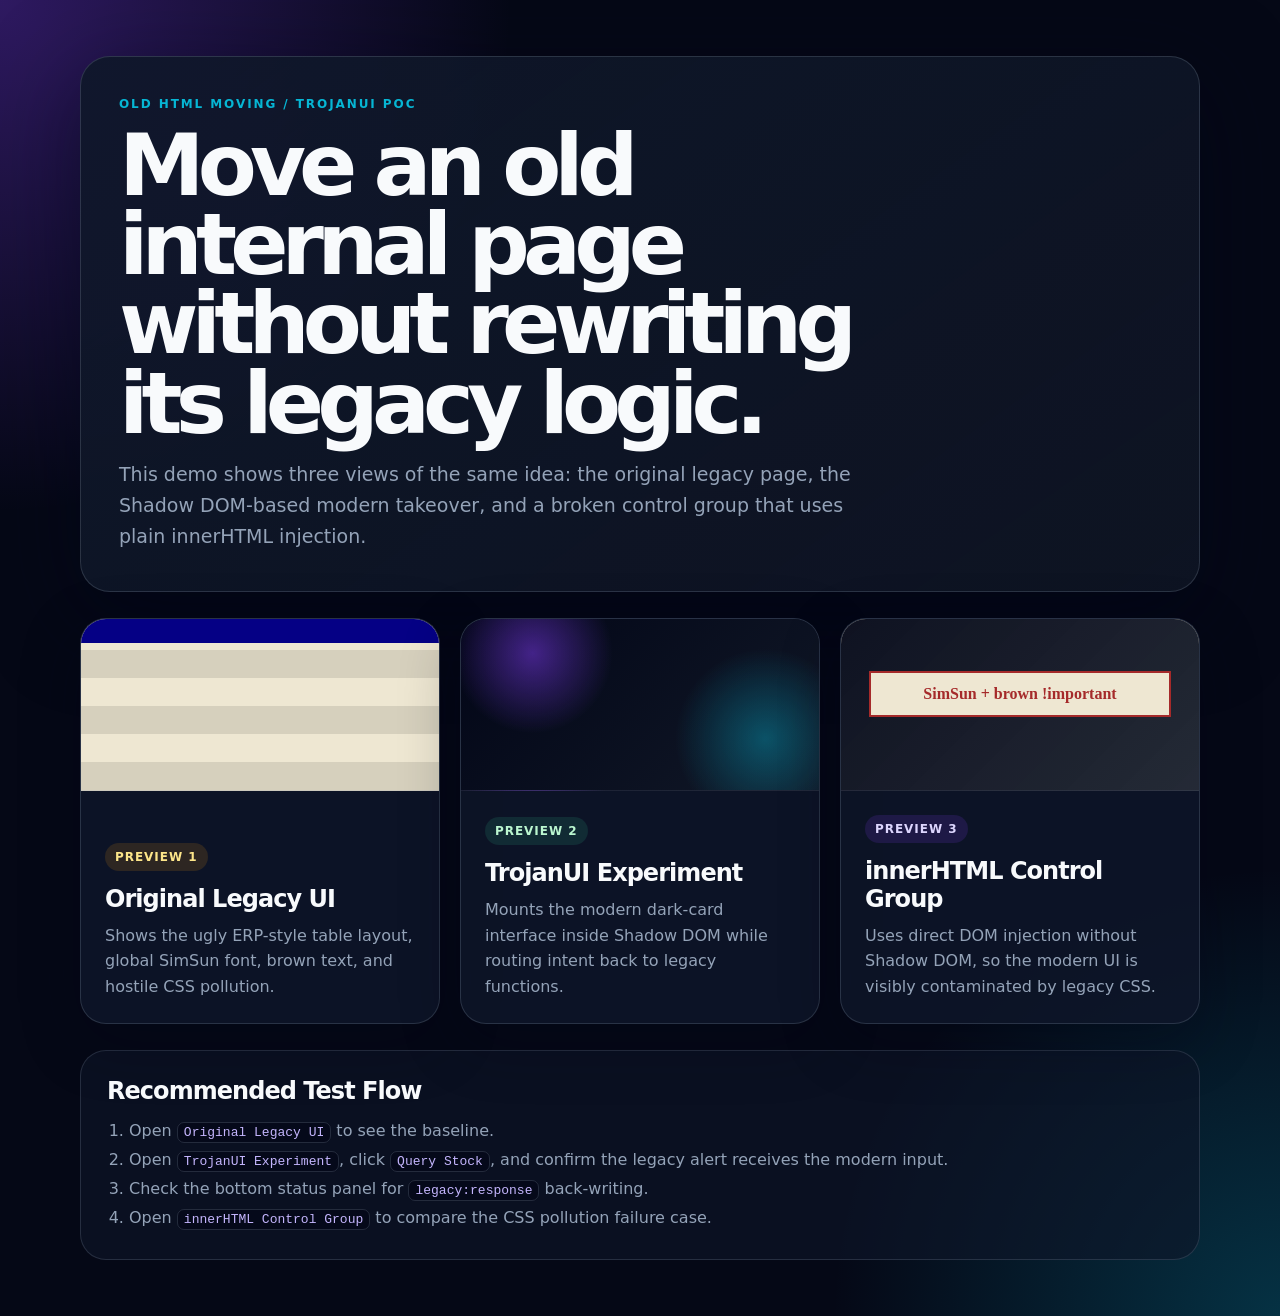
==== index.html @ 500f8653 "Add TrojanUI proof of concept. Co-authored-by: Cursor <cursoragent@cursor.com>" ====
<!doctype html>
<html lang="zh-CN">
<head>
  <meta charset="utf-8">
  <meta name="viewport" content="width=device-width, initial-scale=1">
  <title>Old HTML Moving - TrojanUI PoC</title>
  <style>
    :root {
      color-scheme: dark;
      --bg: #050816;
      --panel: rgba(15, 23, 42, 0.82);
      --panel-strong: rgba(30, 41, 59, 0.9);
      --text: #f8fafc;
      --muted: #94a3b8;
      --accent: #7c3aed;
      --accent-2: #06b6d4;
      --warn: #f59e0b;
      --success: #34d399;
      font-family: Inter, ui-sans-serif, system-ui, -apple-system, BlinkMacSystemFont, "Segoe UI", sans-serif;
    }

    * {
      box-sizing: border-box;
    }

    body {
      min-height: 100vh;
      margin: 0;
      background:
        radial-gradient(circle at top left, rgba(124, 58, 237, 0.35), transparent 32rem),
        radial-gradient(circle at bottom right, rgba(6, 182, 212, 0.24), transparent 28rem),
        var(--bg);
      color: var(--text);
    }

    main {
      width: min(1120px, calc(100% - 40px));
      margin: 0 auto;
      padding: 56px 0;
    }

    .hero {
      padding: 38px;
      border: 1px solid rgba(148, 163, 184, 0.22);
      border-radius: 30px;
      background: linear-gradient(145deg, rgba(15, 23, 42, 0.94), rgba(17, 24, 39, 0.72));
      box-shadow: 0 24px 90px rgba(2, 6, 23, 0.55);
    }

    .eyebrow {
      margin: 0 0 12px;
      color: var(--accent-2);
      font-size: 12px;
      font-weight: 900;
      letter-spacing: 0.16em;
      text-transform: uppercase;
    }

    h1 {
      max-width: 820px;
      margin: 0 0 16px;
      font-size: clamp(44px, 7vw, 86px);
      line-height: 0.92;
      letter-spacing: -0.08em;
    }

    .lede {
      max-width: 760px;
      margin: 0;
      color: var(--muted);
      font-size: 19px;
      line-height: 1.65;
    }

    .preview-grid {
      display: grid;
      grid-template-columns: repeat(3, minmax(0, 1fr));
      gap: 20px;
      margin-top: 26px;
    }

    .preview-card {
      display: flex;
      min-height: 360px;
      flex-direction: column;
      justify-content: space-between;
      overflow: hidden;
      border: 1px solid rgba(148, 163, 184, 0.22);
      border-radius: 26px;
      background: var(--panel);
      text-decoration: none;
      box-shadow: 0 18px 60px rgba(2, 6, 23, 0.32);
      transition: transform 160ms ease, border-color 160ms ease, background 160ms ease;
    }

    .preview-card:hover {
      transform: translateY(-4px);
      border-color: rgba(6, 182, 212, 0.62);
      background: var(--panel-strong);
    }

    .mock {
      height: 172px;
      border-bottom: 1px solid rgba(148, 163, 184, 0.16);
    }

    .mock-legacy {
      background:
        linear-gradient(90deg, #050085 0 100%) top / 100% 24px no-repeat,
        repeating-linear-gradient(0deg, #d6d0bd 0 28px, #eee7d2 28px 56px);
    }

    .mock-shadow {
      background:
        radial-gradient(circle at 20% 20%, rgba(124, 58, 237, 0.52), transparent 80px),
        radial-gradient(circle at 85% 70%, rgba(6, 182, 212, 0.38), transparent 90px),
        linear-gradient(135deg, #020617, #111827);
    }

    .mock-control {
      background:
        linear-gradient(135deg, rgba(2, 6, 23, 0.94), rgba(17, 24, 39, 0.9)),
        #d6d0bd;
      position: relative;
    }

    .mock-control::after {
      content: "SimSun + brown !important";
      position: absolute;
      inset: 52px 28px auto;
      padding: 12px;
      border: 2px solid brown;
      background: #eee7d2;
      color: brown;
      font-family: SimSun, serif;
      font-weight: 900;
      text-align: center;
    }

    .content {
      padding: 24px;
    }

    .tag {
      display: inline-flex;
      margin-bottom: 14px;
      padding: 7px 10px;
      border-radius: 999px;
      background: rgba(124, 58, 237, 0.16);
      color: #ddd6fe;
      font-size: 12px;
      font-weight: 900;
      letter-spacing: 0.08em;
      text-transform: uppercase;
    }

    .tag.warn {
      background: rgba(245, 158, 11, 0.14);
      color: #fde68a;
    }

    .tag.success {
      background: rgba(52, 211, 153, 0.12);
      color: #bbf7d0;
    }

    h2 {
      margin: 0 0 10px;
      color: var(--text);
      font-size: 24px;
      letter-spacing: -0.04em;
    }

    p {
      margin: 0;
      color: var(--muted);
      line-height: 1.6;
    }

    .steps {
      margin-top: 26px;
      padding: 26px;
      border: 1px solid rgba(148, 163, 184, 0.2);
      border-radius: 26px;
      background: rgba(15, 23, 42, 0.64);
    }

    .steps h2 {
      margin-bottom: 12px;
    }

    ol {
      margin: 0;
      padding-left: 22px;
      color: var(--muted);
      line-height: 1.8;
    }

    code {
      border: 1px solid rgba(148, 163, 184, 0.22);
      border-radius: 7px;
      padding: 2px 6px;
      background: rgba(2, 6, 23, 0.6);
      color: #c4b5fd;
    }

    @media (max-width: 920px) {
      .preview-grid {
        grid-template-columns: 1fr;
      }

      .preview-card {
        min-height: auto;
      }
    }
  </style>
</head>
<body>
  <main>
    <section class="hero">
      <p class="eyebrow">Old HTML Moving / TrojanUI PoC</p>
      <h1>Move an old internal page without rewriting its legacy logic.</h1>
      <p class="lede">
        This demo shows three views of the same idea: the original legacy page, the Shadow DOM-based modern takeover, and a broken control group that uses plain innerHTML injection.
      </p>
    </section>

    <section class="preview-grid" aria-label="Preview pages">
      <a class="preview-card" href="legacy_system.html?legacy=1">
        <div class="mock mock-legacy" aria-hidden="true"></div>
        <div class="content">
          <span class="tag warn">Preview 1</span>
          <h2>Original Legacy UI</h2>
          <p>Shows the ugly ERP-style table layout, global SimSun font, brown text, and hostile CSS pollution.</p>
        </div>
      </a>

      <a class="preview-card" href="legacy_system.html">
        <div class="mock mock-shadow" aria-hidden="true"></div>
        <div class="content">
          <span class="tag success">Preview 2</span>
          <h2>TrojanUI Experiment</h2>
          <p>Mounts the modern dark-card interface inside Shadow DOM while routing intent back to legacy functions.</p>
        </div>
      </a>

      <a class="preview-card" href="experiment_control.html">
        <div class="mock mock-control" aria-hidden="true"></div>
        <div class="content">
          <span class="tag">Preview 3</span>
          <h2>innerHTML Control Group</h2>
          <p>Uses direct DOM injection without Shadow DOM, so the modern UI is visibly contaminated by legacy CSS.</p>
        </div>
      </a>
    </section>

    <section class="steps">
      <h2>Recommended Test Flow</h2>
      <ol>
        <li>Open <code>Original Legacy UI</code> to see the baseline.</li>
        <li>Open <code>TrojanUI Experiment</code>, click <code>Query Stock</code>, and confirm the legacy alert receives the modern input.</li>
        <li>Check the bottom status panel for <code>legacy:response</code> back-writing.</li>
        <li>Open <code>innerHTML Control Group</code> to compare the CSS pollution failure case.</li>
      </ol>
    </section>
  </main>
</body>
</html>
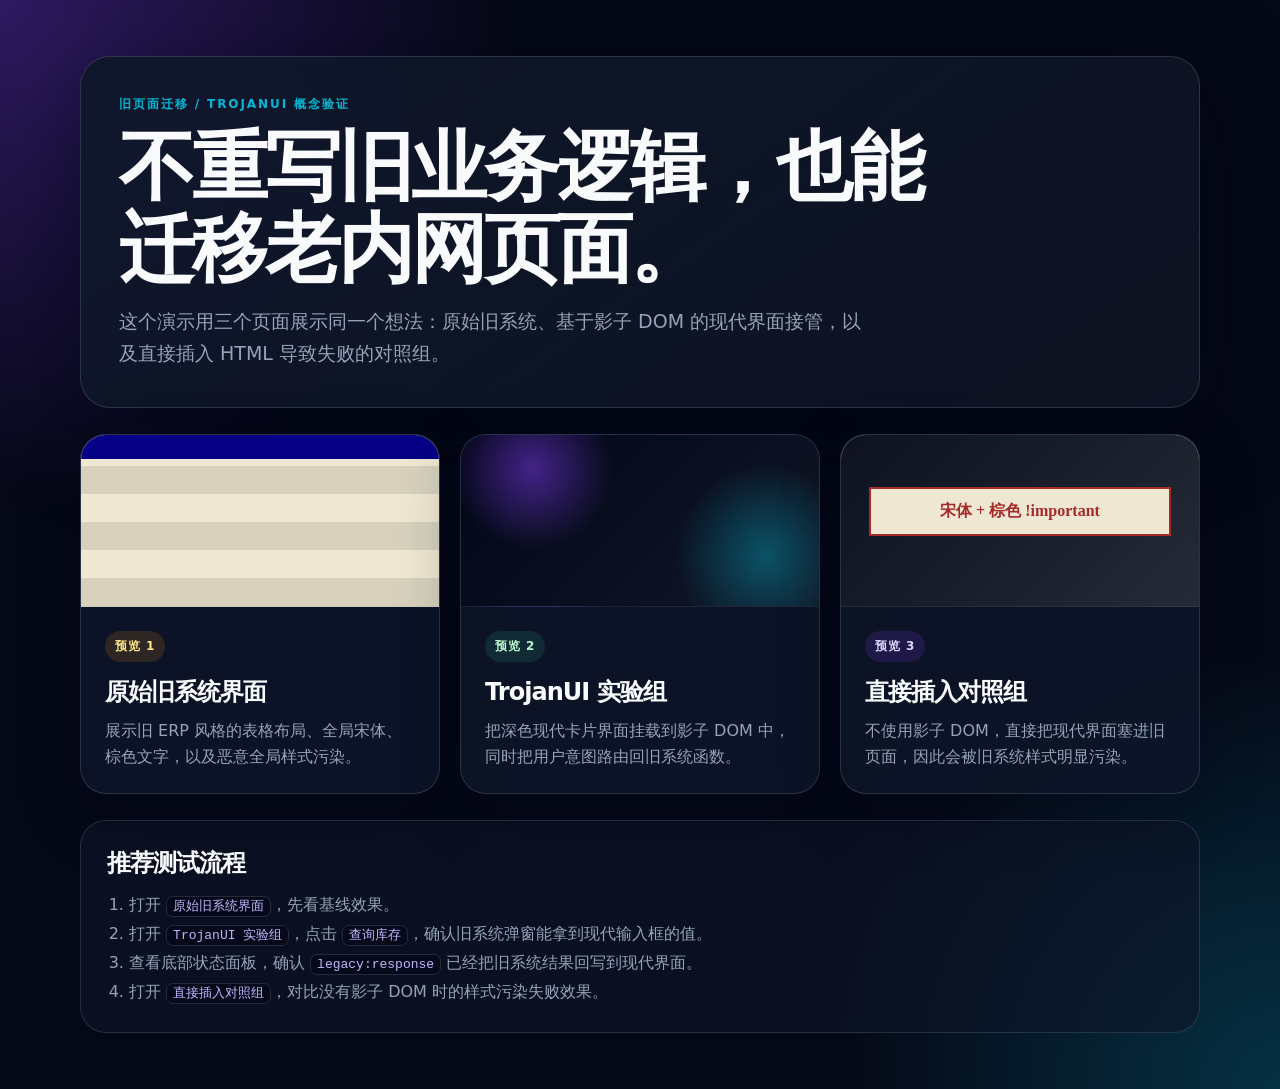
==== commit ee3aa71d: "Localize demo pages to Chinese. Co-authored-by: Cursor <cursoragent@cursor.com>" ====
--- a/index.html
+++ b/index.html
@@ -3,7 +3,7 @@
 <head>
   <meta charset="utf-8">
   <meta name="viewport" content="width=device-width, initial-scale=1">
-  <title>Old HTML Moving - TrojanUI PoC</title>
+  <title>旧页面迁移 - TrojanUI 概念验证</title>
   <style>
     :root {
       color-scheme: dark;
@@ -59,9 +59,9 @@
     h1 {
       max-width: 820px;
       margin: 0 0 16px;
-      font-size: clamp(44px, 7vw, 86px);
-      line-height: 0.92;
-      letter-spacing: -0.08em;
+      font-size: clamp(40px, 6vw, 76px);
+      line-height: 1.08;
+      letter-spacing: -0.04em;
     }
 
     .lede {
@@ -125,7 +125,7 @@
     }
 
     .mock-control::after {
-      content: "SimSun + brown !important";
+      content: "宋体 + 棕色 !important";
       position: absolute;
       inset: 52px 28px auto;
       padding: 12px;
@@ -218,49 +218,49 @@
 <body>
   <main>
     <section class="hero">
-      <p class="eyebrow">Old HTML Moving / TrojanUI PoC</p>
-      <h1>Move an old internal page without rewriting its legacy logic.</h1>
+      <p class="eyebrow">旧页面迁移 / TrojanUI 概念验证</p>
+      <h1>不重写旧业务逻辑，也能迁移老内网页面。</h1>
       <p class="lede">
-        This demo shows three views of the same idea: the original legacy page, the Shadow DOM-based modern takeover, and a broken control group that uses plain innerHTML injection.
+        这个演示用三个页面展示同一个想法：原始旧系统、基于影子 DOM 的现代界面接管，以及直接插入 HTML 导致失败的对照组。
       </p>
     </section>
 
-    <section class="preview-grid" aria-label="Preview pages">
+    <section class="preview-grid" aria-label="预览页面">
       <a class="preview-card" href="legacy_system.html?legacy=1">
         <div class="mock mock-legacy" aria-hidden="true"></div>
         <div class="content">
-          <span class="tag warn">Preview 1</span>
-          <h2>Original Legacy UI</h2>
-          <p>Shows the ugly ERP-style table layout, global SimSun font, brown text, and hostile CSS pollution.</p>
+          <span class="tag warn">预览 1</span>
+          <h2>原始旧系统界面</h2>
+          <p>展示旧 ERP 风格的表格布局、全局宋体、棕色文字，以及恶意全局样式污染。</p>
         </div>
       </a>
 
       <a class="preview-card" href="legacy_system.html">
         <div class="mock mock-shadow" aria-hidden="true"></div>
         <div class="content">
-          <span class="tag success">Preview 2</span>
-          <h2>TrojanUI Experiment</h2>
-          <p>Mounts the modern dark-card interface inside Shadow DOM while routing intent back to legacy functions.</p>
+          <span class="tag success">预览 2</span>
+          <h2>TrojanUI 实验组</h2>
+          <p>把深色现代卡片界面挂载到影子 DOM 中，同时把用户意图路由回旧系统函数。</p>
         </div>
       </a>
 
       <a class="preview-card" href="experiment_control.html">
         <div class="mock mock-control" aria-hidden="true"></div>
         <div class="content">
-          <span class="tag">Preview 3</span>
-          <h2>innerHTML Control Group</h2>
-          <p>Uses direct DOM injection without Shadow DOM, so the modern UI is visibly contaminated by legacy CSS.</p>
+          <span class="tag">预览 3</span>
+          <h2>直接插入对照组</h2>
+          <p>不使用影子 DOM，直接把现代界面塞进旧页面，因此会被旧系统样式明显污染。</p>
         </div>
       </a>
     </section>
 
     <section class="steps">
-      <h2>Recommended Test Flow</h2>
+      <h2>推荐测试流程</h2>
       <ol>
-        <li>Open <code>Original Legacy UI</code> to see the baseline.</li>
-        <li>Open <code>TrojanUI Experiment</code>, click <code>Query Stock</code>, and confirm the legacy alert receives the modern input.</li>
-        <li>Check the bottom status panel for <code>legacy:response</code> back-writing.</li>
-        <li>Open <code>innerHTML Control Group</code> to compare the CSS pollution failure case.</li>
+        <li>打开 <code>原始旧系统界面</code>，先看基线效果。</li>
+        <li>打开 <code>TrojanUI 实验组</code>，点击 <code>查询库存</code>，确认旧系统弹窗能拿到现代输入框的值。</li>
+        <li>查看底部状态面板，确认 <code>legacy:response</code> 已经把旧系统结果回写到现代界面。</li>
+        <li>打开 <code>直接插入对照组</code>，对比没有影子 DOM 时的样式污染失败效果。</li>
       </ol>
     </section>
   </main>
